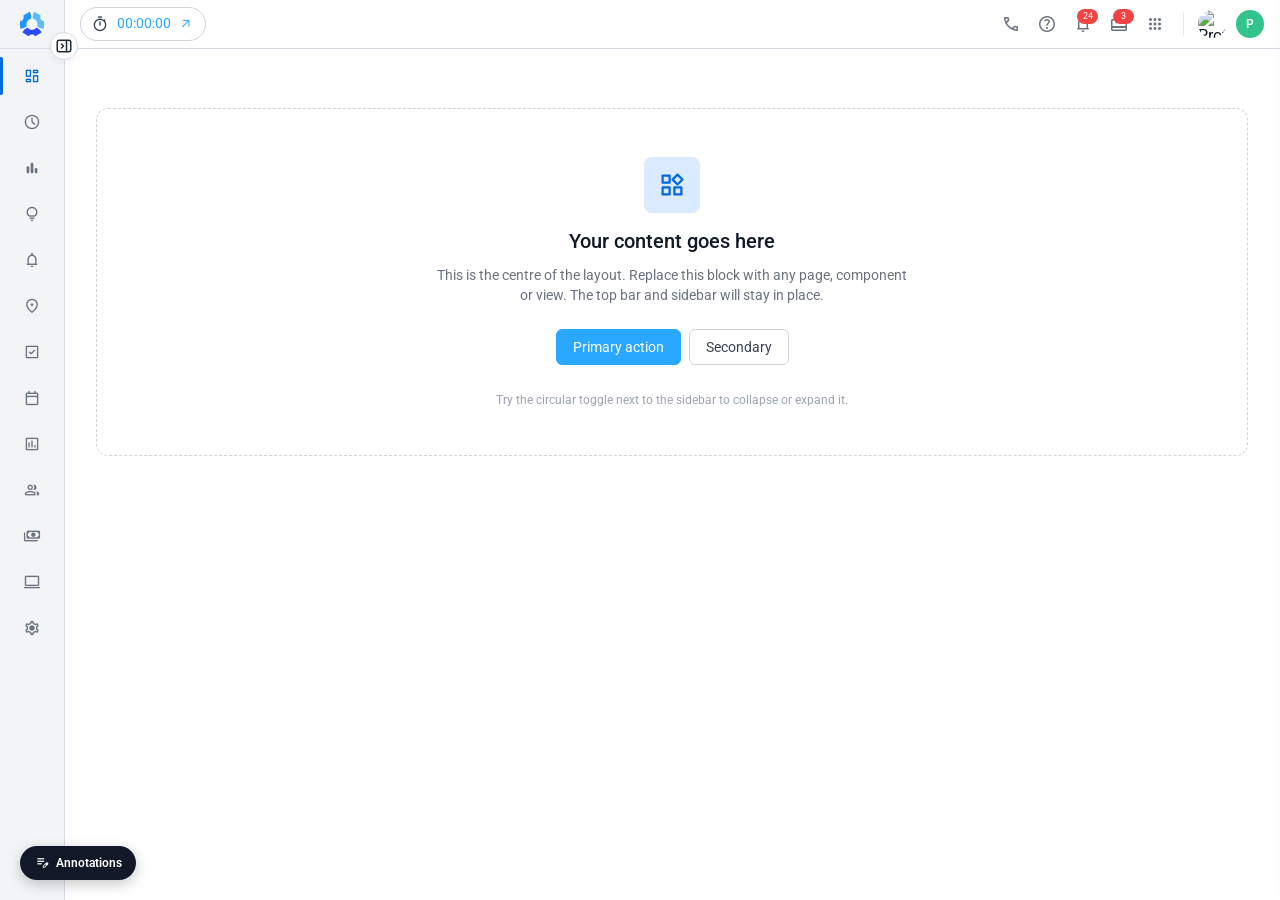
==== index.html @ 6023fc07 "Initial project from starter-template-full" ====
<!DOCTYPE html>
<html lang="en">
<head>
  <meta charset="UTF-8" />
  <meta name="viewport" content="width=device-width, initial-scale=1.0" />
  <title>Hubstaff shell — starter template</title>

  <!-- Fonts required by the shell -->
  <link rel="preconnect" href="https://fonts.googleapis.com" />
  <link rel="preconnect" href="https://fonts.gstatic.com" crossorigin />
  <link href="https://fonts.googleapis.com/css2?family=Roboto:wght@300;400;500;600&display=swap" rel="stylesheet" />
  <link href="https://fonts.googleapis.com/css2?family=Material+Symbols+Rounded:opsz,wght,FILL,GRAD@18,400,0,0;24,400,0,0&display=swap" rel="stylesheet" />

  <!-- Page-level styles (just the placeholder) -->
  <link rel="stylesheet" href="styles.css" />
</head>
<body>

  <!--
    The Hubstaff shell injects the top bar and sidebar into the page
    automatically. The only requirement is a wrapper with id="shell-content"
    that holds everything below the top bar.

    ▼ ▼ ▼  Replace the contents of #shell-content with your own page  ▼ ▼ ▼
  -->
  <div id="shell-content">
    <div class="page">

      <div class="placeholder">
        <div class="placeholder__art" aria-hidden="true">
          <span class="material-symbols-rounded">widgets</span>
        </div>
        <h1 class="placeholder__title">Your content goes here</h1>
        <p class="placeholder__body">
          This is the centre of the layout. Replace this block with any page,
          component or view. The top bar and sidebar will stay in place.
        </p>
        <div class="placeholder__actions">
          <button type="button" class="btn btn--primary">Primary action</button>
          <button type="button" class="btn">Secondary</button>
        </div>
        <p class="placeholder__hint">
          Try the circular toggle next to the sidebar to collapse or expand it.
        </p>
      </div>

    </div>
  </div>
  <!--  ▲ ▲ ▲  /Replace  ▲ ▲ ▲  -->

  <!-- Shell library (top bar + sidebar + collapse/expand) -->
  <script src="hubstaff-shell.js"></script>

  <!-- Boot the shell -->
  <script src="layout.js"></script>

  <!-- Design Annotations — remove before shipping to production -->
  <script src="design-annotations.js"></script>
  <script src="design-annotations.data.js"></script>
  <script>
    DesignAnnotations.init({
      pages:       window.DESIGN_ANNOTATIONS_DATA.pages,
      annotations: window.DESIGN_ANNOTATIONS_DATA.annotations,
      mount:       '#shell-content',
      topOffset:   52,
      trigger:     ['contextmenu', 'button'],
      taskCenter:  { anchor: '#hs-topbar', position: 'after' },
    });
  </script>
</body>
</html>
---- styles.css ----
/* =============================================================
   Page-level styles for the starter template
   -------------------------------------------------------------
   The Hubstaff shell injects all of its own styles (top bar,
   sidebar, collapse toggle, content offset). This file only
   styles the placeholder so the centre area looks tidy.
   Delete the .placeholder rules once you add real content.
   ============================================================= */

html, body {
  margin: 0;
  padding: 0;
  background: #ffffff;
  font-family: 'Roboto', sans-serif;
  color: #111827;
}

/* Generic page wrapper inside the shell content area */
.page {
  padding: 32px;
  max-width: none;
}

/* Placeholder card (delete when you add real content) */
.placeholder {
  background: #ffffff;
  border: 1px dashed #d1d5db;
  border-radius: 12px;
  padding: 48px 32px;
  display: flex;
  flex-direction: column;
  align-items: center;
  text-align: center;
  gap: 12px;
}
.placeholder__art {
  display: inline-flex;
  align-items: center;
  justify-content: center;
  width: 56px;
  height: 56px;
  border-radius: 8px;
  background: #dbeafe;
  color: #0168dd;
  margin-bottom: 4px;
}
.placeholder__art .material-symbols-rounded { font-size: 28px; }
.placeholder__title {
  margin: 0;
  font-size: 20px;
  font-weight: 500;
  color: #111827;
}
.placeholder__body {
  margin: 0;
  max-width: 480px;
  font-size: 14px;
  line-height: 20px;
  color: #6b7280;
}
.placeholder__actions {
  display: flex;
  gap: 8px;
  margin-top: 12px;
  flex-wrap: wrap;
  justify-content: center;
}
.placeholder__hint {
  margin: 16px 0 0;
  font-size: 12px;
  color: #9ca3af;
}

/* Generic buttons (reusable across the app) */
.btn {
  display: inline-flex;
  align-items: center;
  justify-content: center;
  height: 36px;
  padding: 0 16px;
  border: 1px solid #d1d5db;
  border-radius: 6px;
  background: #ffffff;
  color: #374151;
  font: 400 14px/1 'Roboto', sans-serif;
  cursor: pointer;
  transition: background 120ms ease, border-color 120ms ease;
}
.btn:hover { background: #f9fafb; }
.btn--primary {
  background: #2aa7ff;
  border-color: #2aa7ff;
  color: #ffffff;
}
.btn--primary:hover { background: #1f95eb; border-color: #1f95eb; }
.btn:focus-visible {
  outline: 2px solid #2aa7ff;
  outline-offset: 2px;
}
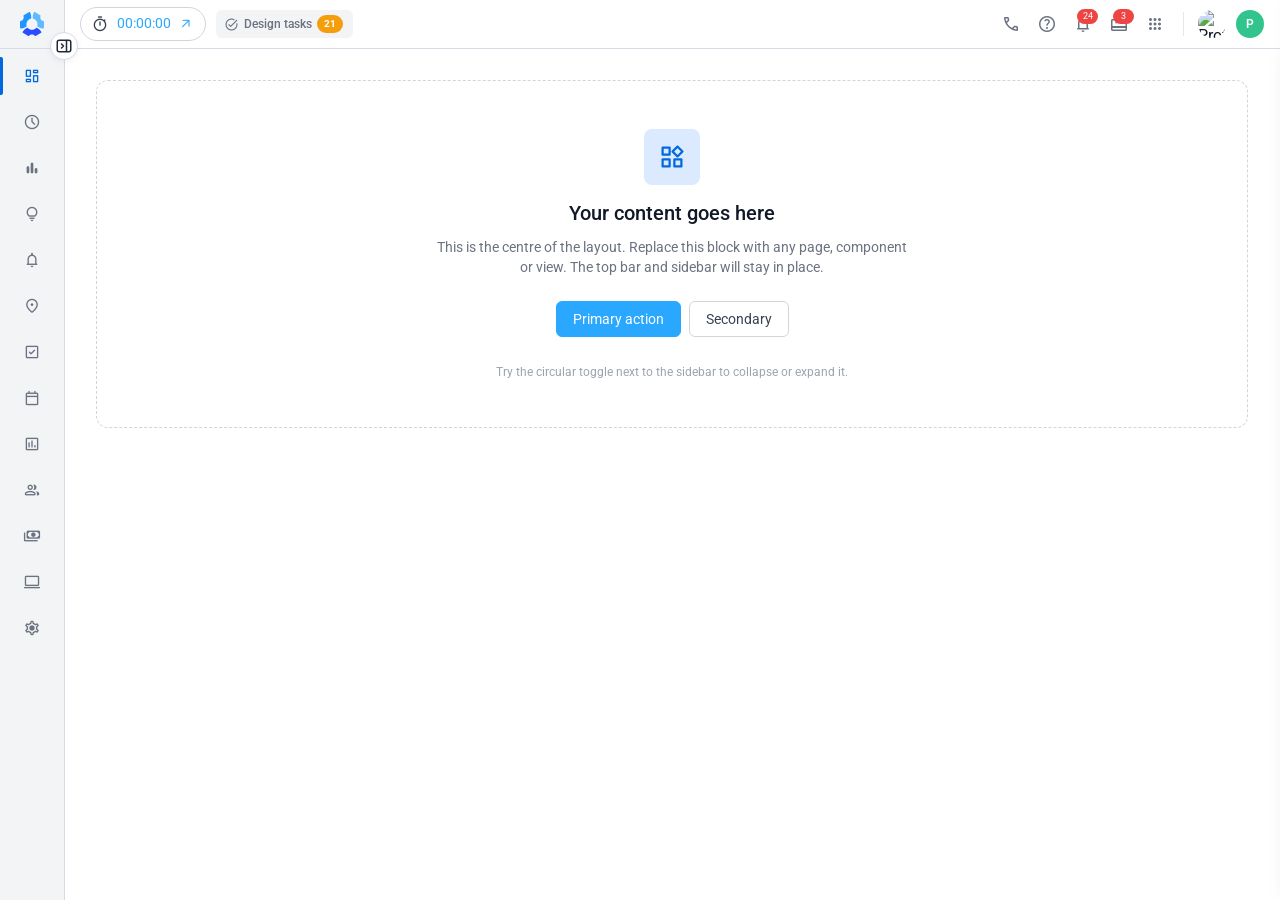
==== commit a6b5cc1d: "Build multi-currency pay-rate prototype across payment pages - Team payment: native-currency pay rat" ====
--- a/index.html
+++ b/index.html
@@ -56,16 +56,9 @@
 
   <!-- Design Annotations — remove before shipping to production -->
   <script src="design-annotations.js"></script>
-  <script src="design-annotations.data.js"></script>
+  <script src="design-tasks.js"></script>
   <script>
-    DesignAnnotations.init({
-      pages:       window.DESIGN_ANNOTATIONS_DATA.pages,
-      annotations: window.DESIGN_ANNOTATIONS_DATA.annotations,
-      mount:       '#shell-content',
-      topOffset:   52,
-      trigger:     ['contextmenu', 'button'],
-      taskCenter:  { anchor: '#hs-topbar', position: 'after' },
-    });
+    DesignAnnotations.init({ page: 'Home', required: [], suggestions: [] });
   </script>
 </body>
 </html>
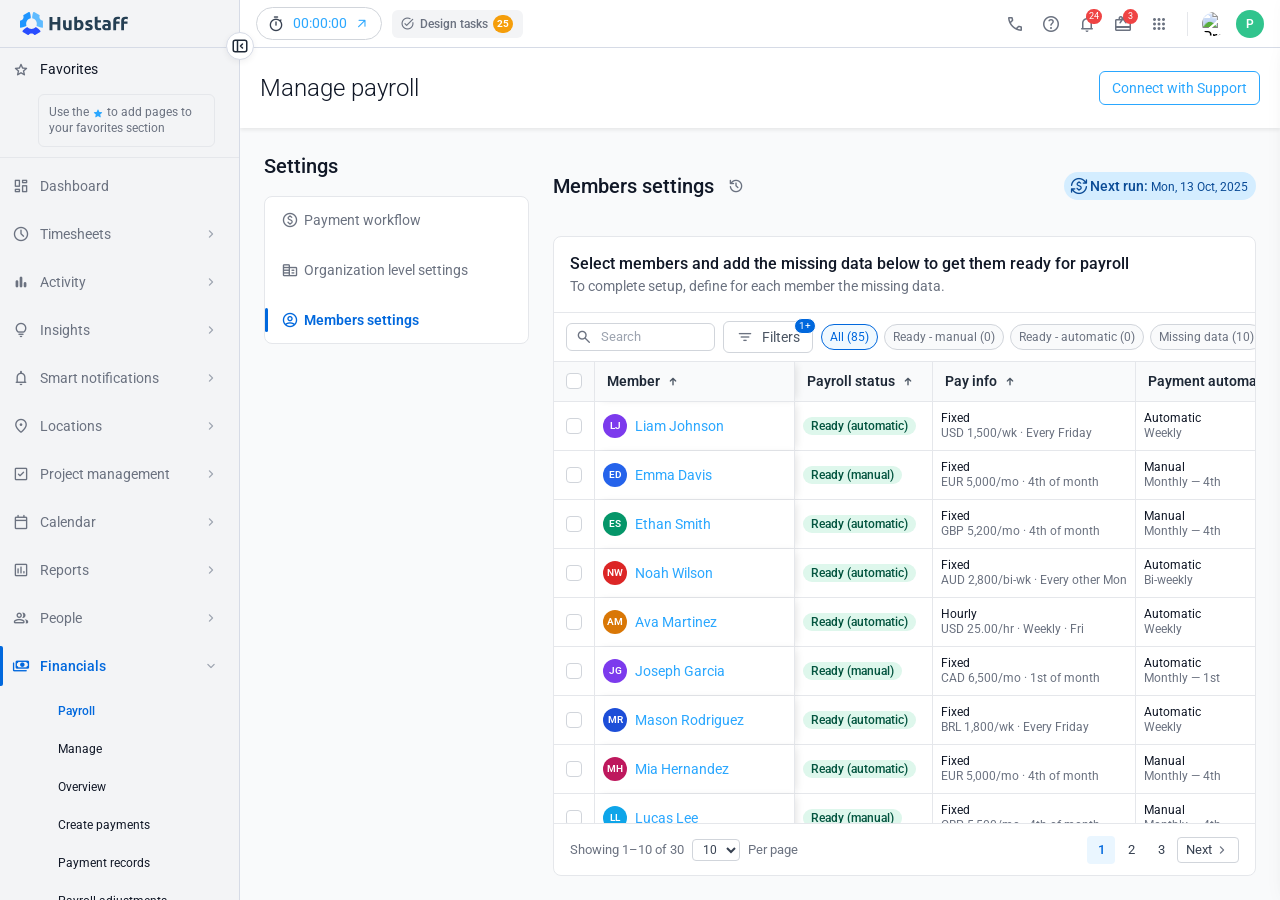
==== commit e4fe83c0: "Design annotations pass + payroll icon fix + payroll index Payments report: add design annotations (" ====
--- a/index.html
+++ b/index.html
@@ -3,62 +3,20 @@
 <head>
   <meta charset="UTF-8" />
   <meta name="viewport" content="width=device-width, initial-scale=1.0" />
-  <title>Hubstaff shell — starter template</title>
+  <title>Hubstaff — Manage payroll</title>
 
-  <!-- Fonts required by the shell -->
-  <link rel="preconnect" href="https://fonts.googleapis.com" />
-  <link rel="preconnect" href="https://fonts.gstatic.com" crossorigin />
+  <!-- Land on the Manage payroll page as the index -->
+  <meta http-equiv="refresh" content="0; url=payroll.html" />
+  <script>location.replace('payroll.html');</script>
+
   <link href="https://fonts.googleapis.com/css2?family=Roboto:wght@300;400;500;600&display=swap" rel="stylesheet" />
-  <link href="https://fonts.googleapis.com/css2?family=Material+Symbols+Rounded:opsz,wght,FILL,GRAD@18,400,0,0;24,400,0,0&display=swap" rel="stylesheet" />
-
-  <!-- Page-level styles (just the placeholder) -->
-  <link rel="stylesheet" href="styles.css" />
+  <style>
+    body { margin: 0; font-family: Roboto, sans-serif; color: #6b7280;
+           display: flex; align-items: center; justify-content: center;
+           height: 100vh; }
+  </style>
 </head>
 <body>
-
-  <!--
-    The Hubstaff shell injects the top bar and sidebar into the page
-    automatically. The only requirement is a wrapper with id="shell-content"
-    that holds everything below the top bar.
-
-    ▼ ▼ ▼  Replace the contents of #shell-content with your own page  ▼ ▼ ▼
-  -->
-  <div id="shell-content">
-    <div class="page">
-
-      <div class="placeholder">
-        <div class="placeholder__art" aria-hidden="true">
-          <span class="material-symbols-rounded">widgets</span>
-        </div>
-        <h1 class="placeholder__title">Your content goes here</h1>
-        <p class="placeholder__body">
-          This is the centre of the layout. Replace this block with any page,
-          component or view. The top bar and sidebar will stay in place.
-        </p>
-        <div class="placeholder__actions">
-          <button type="button" class="btn btn--primary">Primary action</button>
-          <button type="button" class="btn">Secondary</button>
-        </div>
-        <p class="placeholder__hint">
-          Try the circular toggle next to the sidebar to collapse or expand it.
-        </p>
-      </div>
-
-    </div>
-  </div>
-  <!--  ▲ ▲ ▲  /Replace  ▲ ▲ ▲  -->
-
-  <!-- Shell library (top bar + sidebar + collapse/expand) -->
-  <script src="hubstaff-shell.js"></script>
-
-  <!-- Boot the shell -->
-  <script src="layout.js"></script>
-
-  <!-- Design Annotations — remove before shipping to production -->
-  <script src="design-annotations.js"></script>
-  <script src="design-tasks.js"></script>
-  <script>
-    DesignAnnotations.init({ page: 'Home', required: [], suggestions: [] });
-  </script>
+  <p>Redirecting to <a href="payroll.html">Manage payroll</a>…</p>
 </body>
 </html>
